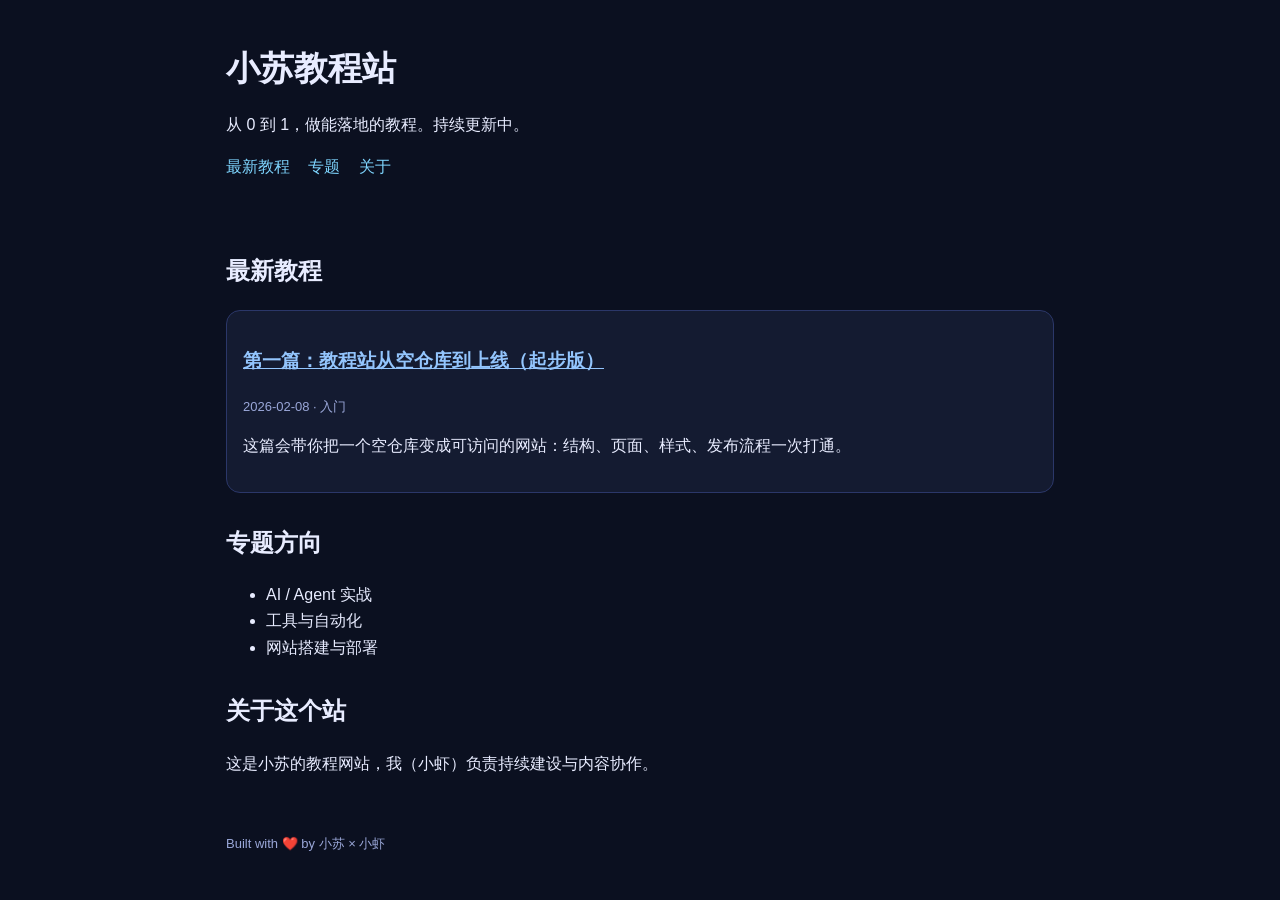
==== index.html @ d4303470 "feat: initialize tutorial website skeleton with first post" ====
<!doctype html>
<html lang="zh-CN">
<head>
  <meta charset="UTF-8" />
  <meta name="viewport" content="width=device-width, initial-scale=1.0" />
  <title>小苏教程站</title>
  <link rel="stylesheet" href="styles.css" />
</head>
<body>
  <header class="wrap hero">
    <h1>小苏教程站</h1>
    <p>从 0 到 1，做能落地的教程。持续更新中。</p>
    <nav>
      <a href="#latest">最新教程</a>
      <a href="#topics">专题</a>
      <a href="#about">关于</a>
    </nav>
  </header>

  <main class="wrap">
    <section id="latest">
      <h2>最新教程</h2>
      <article class="card">
        <h3><a href="posts/hello-tutorial.html">第一篇：教程站从空仓库到上线（起步版）</a></h3>
        <p class="meta">2026-02-08 · 入门</p>
        <p>这篇会带你把一个空仓库变成可访问的网站：结构、页面、样式、发布流程一次打通。</p>
      </article>
    </section>

    <section id="topics">
      <h2>专题方向</h2>
      <ul>
        <li>AI / Agent 实战</li>
        <li>工具与自动化</li>
        <li>网站搭建与部署</li>
      </ul>
    </section>

    <section id="about">
      <h2>关于这个站</h2>
      <p>这是小苏的教程网站，我（小虾）负责持续建设与内容协作。</p>
    </section>
  </main>

  <footer class="wrap footer">Built with ❤️ by 小苏 × 小虾</footer>
</body>
</html>
---- styles.css ----
:root{--bg:#0b1020;--card:#141b31;--text:#e8ecff;--muted:#9aa7d8;--line:#2b3769;--accent:#7dd3fc}
*{box-sizing:border-box} body{margin:0;background:var(--bg);color:var(--text);font-family:Inter,-apple-system,BlinkMacSystemFont,"Segoe UI",Roboto,"PingFang SC",sans-serif;line-height:1.65}
.wrap{max-width:860px;margin:0 auto;padding:20px 16px}
.hero{padding-top:40px;padding-bottom:20px}
h1{margin:0 0 8px;font-size:34px} h2{margin-top:30px}
nav a{color:var(--accent);margin-right:14px;text-decoration:none}
.card{background:var(--card);border:1px solid var(--line);border-radius:14px;padding:16px}
.meta{color:var(--muted);font-size:13px}
a{color:#93c5fd}
.footer{color:var(--muted);font-size:13px;padding-bottom:36px}
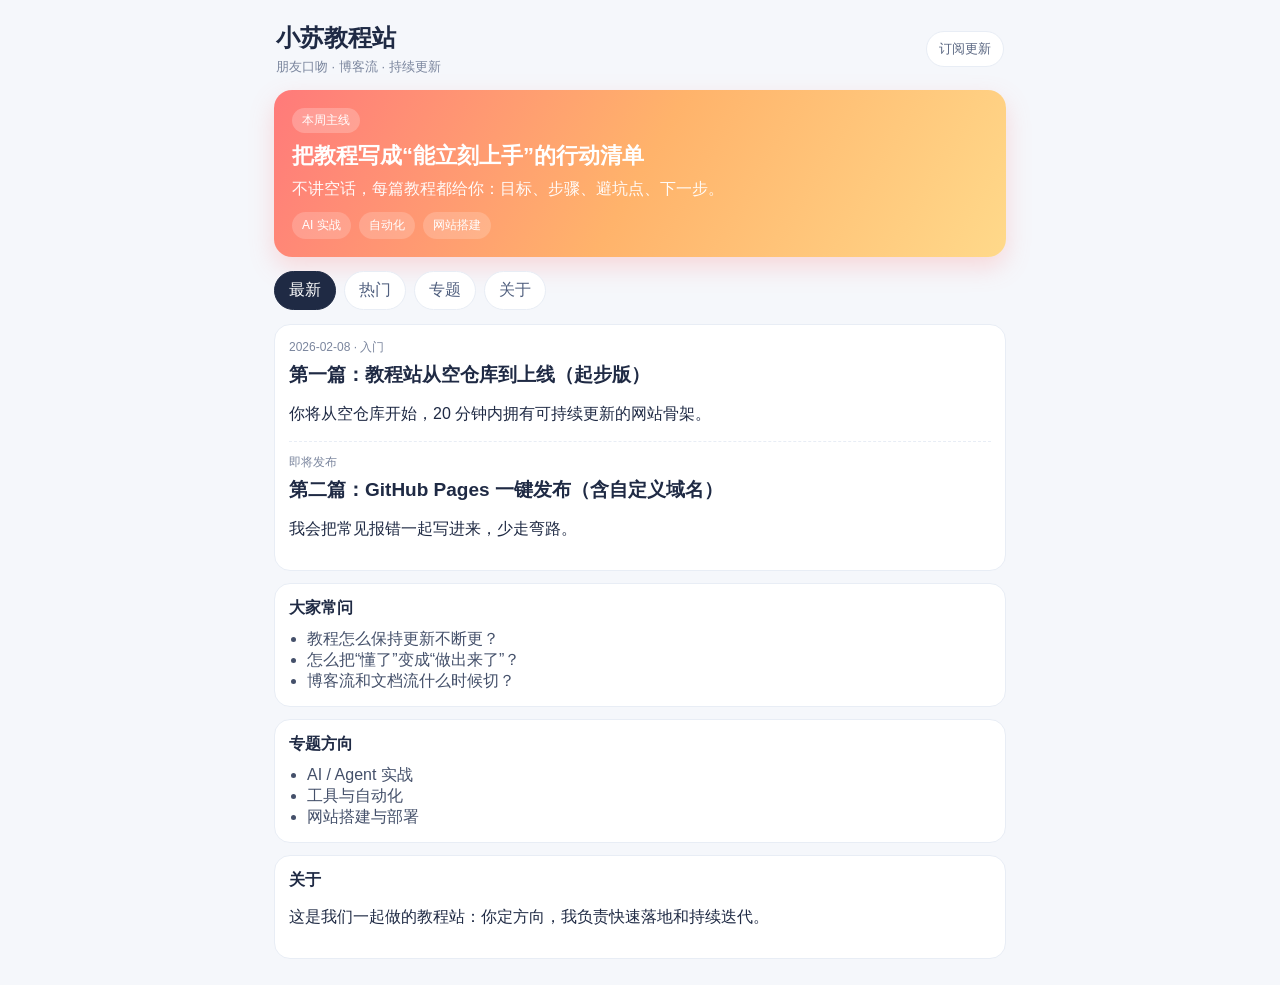
==== commit 8cf61f41: "feat: redesign homepage to coupon-app vibe with blog flow and friendly tone" ====
--- a/index.html
+++ b/index.html
@@ -7,41 +7,69 @@
   <link rel="stylesheet" href="styles.css" />
 </head>
 <body>
-  <header class="wrap hero">
-    <h1>小苏教程站</h1>
-    <p>从 0 到 1，做能落地的教程。持续更新中。</p>
-    <nav>
-      <a href="#latest">最新教程</a>
+  <div class="app">
+    <header class="topbar">
+      <div>
+        <h1>小苏教程站</h1>
+        <p>朋友口吻 · 博客流 · 持续更新</p>
+      </div>
+      <button class="ghost">订阅更新</button>
+    </header>
+
+    <section class="hero-card">
+      <div class="badge">本周主线</div>
+      <h2>把教程写成“能立刻上手”的行动清单</h2>
+      <p>不讲空话，每篇教程都给你：目标、步骤、避坑点、下一步。</p>
+      <div class="chips">
+        <span>AI 实战</span><span>自动化</span><span>网站搭建</span>
+      </div>
+    </section>
+
+    <nav class="tabs">
+      <a class="active" href="#latest">最新</a>
+      <a href="#popular">热门</a>
       <a href="#topics">专题</a>
       <a href="#about">关于</a>
     </nav>
-  </header>
 
-  <main class="wrap">
-    <section id="latest">
-      <h2>最新教程</h2>
-      <article class="card">
-        <h3><a href="posts/hello-tutorial.html">第一篇：教程站从空仓库到上线（起步版）</a></h3>
-        <p class="meta">2026-02-08 · 入门</p>
-        <p>这篇会带你把一个空仓库变成可访问的网站：结构、页面、样式、发布流程一次打通。</p>
-      </article>
-    </section>
+    <main>
+      <section id="latest" class="list">
+        <article class="post">
+          <div class="meta">2026-02-08 · 入门</div>
+          <h3><a href="posts/hello-tutorial.html">第一篇：教程站从空仓库到上线（起步版）</a></h3>
+          <p>你将从空仓库开始，20 分钟内拥有可持续更新的网站骨架。</p>
+        </article>
 
-    <section id="topics">
-      <h2>专题方向</h2>
-      <ul>
-        <li>AI / Agent 实战</li>
-        <li>工具与自动化</li>
-        <li>网站搭建与部署</li>
-      </ul>
-    </section>
+        <article class="post">
+          <div class="meta">即将发布</div>
+          <h3>第二篇：GitHub Pages 一键发布（含自定义域名）</h3>
+          <p>我会把常见报错一起写进来，少走弯路。</p>
+        </article>
+      </section>
 
-    <section id="about">
-      <h2>关于这个站</h2>
-      <p>这是小苏的教程网站，我（小虾）负责持续建设与内容协作。</p>
-    </section>
-  </main>
+      <section id="popular" class="panel">
+        <h4>大家常问</h4>
+        <ul>
+          <li>教程怎么保持更新不断更？</li>
+          <li>怎么把“懂了”变成“做出来了”？</li>
+          <li>博客流和文档流什么时候切？</li>
+        </ul>
+      </section>
 
-  <footer class="wrap footer">Built with ❤️ by 小苏 × 小虾</footer>
+      <section id="topics" class="panel">
+        <h4>专题方向</h4>
+        <ul>
+          <li>AI / Agent 实战</li>
+          <li>工具与自动化</li>
+          <li>网站搭建与部署</li>
+        </ul>
+      </section>
+
+      <section id="about" class="panel">
+        <h4>关于</h4>
+        <p>这是我们一起做的教程站：你定方向，我负责快速落地和持续迭代。</p>
+      </section>
+    </main>
+  </div>
 </body>
 </html>
--- a/styles.css
+++ b/styles.css
@@ -1,10 +1,33 @@
-:root{--bg:#0b1020;--card:#141b31;--text:#e8ecff;--muted:#9aa7d8;--line:#2b3769;--accent:#7dd3fc}
-*{box-sizing:border-box} body{margin:0;background:var(--bg);color:var(--text);font-family:Inter,-apple-system,BlinkMacSystemFont,"Segoe UI",Roboto,"PingFang SC",sans-serif;line-height:1.65}
-.wrap{max-width:860px;margin:0 auto;padding:20px 16px}
-.hero{padding-top:40px;padding-bottom:20px}
-h1{margin:0 0 8px;font-size:34px} h2{margin-top:30px}
-nav a{color:var(--accent);margin-right:14px;text-decoration:none}
-.card{background:var(--card);border:1px solid var(--line);border-radius:14px;padding:16px}
-.meta{color:var(--muted);font-size:13px}
-a{color:#93c5fd}
-.footer{color:var(--muted);font-size:13px;padding-bottom:36px}
+:root{
+  --bg:#f5f7fb;
+  --card:#ffffff;
+  --text:#1f2a44;
+  --muted:#7b869e;
+  --line:#e8edf5;
+  --grad1:#ff7a7a;
+  --grad2:#ffb36b;
+  --grad3:#ffd98a;
+}
+*{box-sizing:border-box}
+body{margin:0;background:var(--bg);color:var(--text);font-family:-apple-system,BlinkMacSystemFont,"Segoe UI",Roboto,"PingFang SC",sans-serif}
+.app{max-width:760px;margin:0 auto;padding:14px}
+.topbar{display:flex;justify-content:space-between;align-items:center;margin:8px 2px 14px}
+.topbar h1{font-size:24px;margin:0}
+.topbar p{margin:4px 0 0;color:var(--muted);font-size:13px}
+.ghost{border:1px solid var(--line);background:#fff;border-radius:999px;padding:8px 12px;color:#5a6782}
+.hero-card{background:linear-gradient(120deg,var(--grad1),var(--grad2),var(--grad3));padding:18px;border-radius:18px;color:#fff;box-shadow:0 10px 24px rgba(255,122,122,.25)}
+.hero-card h2{margin:8px 0;font-size:22px;line-height:1.35}
+.hero-card p{margin:0 0 12px;opacity:.95}
+.badge{display:inline-block;background:rgba(255,255,255,.22);padding:4px 10px;border-radius:999px;font-size:12px}
+.chips span{display:inline-block;background:rgba(255,255,255,.18);padding:5px 10px;border-radius:999px;margin-right:8px;font-size:12px}
+.tabs{display:flex;gap:8px;margin:14px 0;overflow:auto}
+.tabs a{padding:8px 14px;background:#fff;border:1px solid var(--line);border-radius:999px;color:#51607f;text-decoration:none;white-space:nowrap}
+.tabs a.active{background:#1f2a44;color:#fff;border-color:#1f2a44}
+.list,.panel{background:var(--card);border:1px solid var(--line);border-radius:16px;padding:14px;margin-bottom:12px}
+.post+.post{border-top:1px dashed var(--line);margin-top:12px;padding-top:12px}
+.meta{font-size:12px;color:var(--muted)}
+h3{margin:6px 0 8px;font-size:19px}
+a{color:#1f2a44;text-decoration:none}
+a:hover{text-decoration:underline}
+h4{margin:0 0 10px;font-size:16px}
+ul{margin:0;padding-left:18px;color:#44506a}
